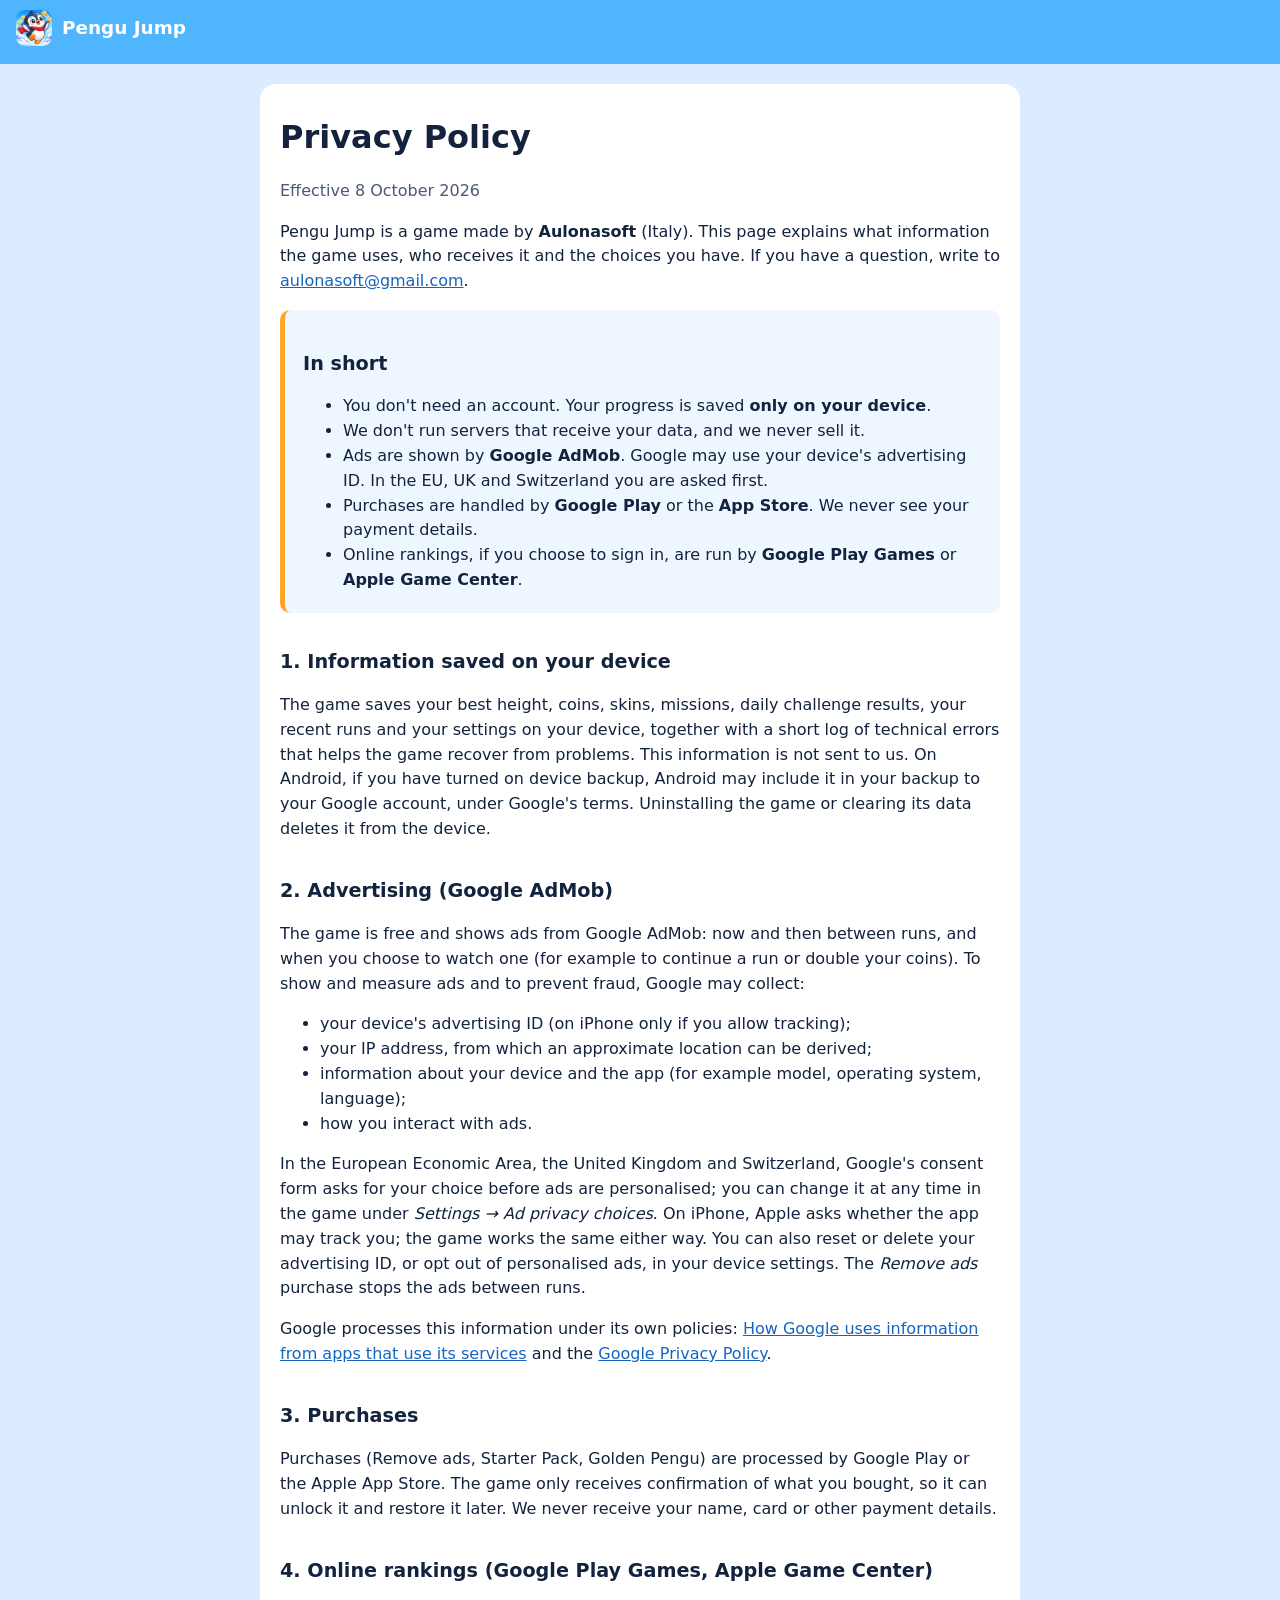
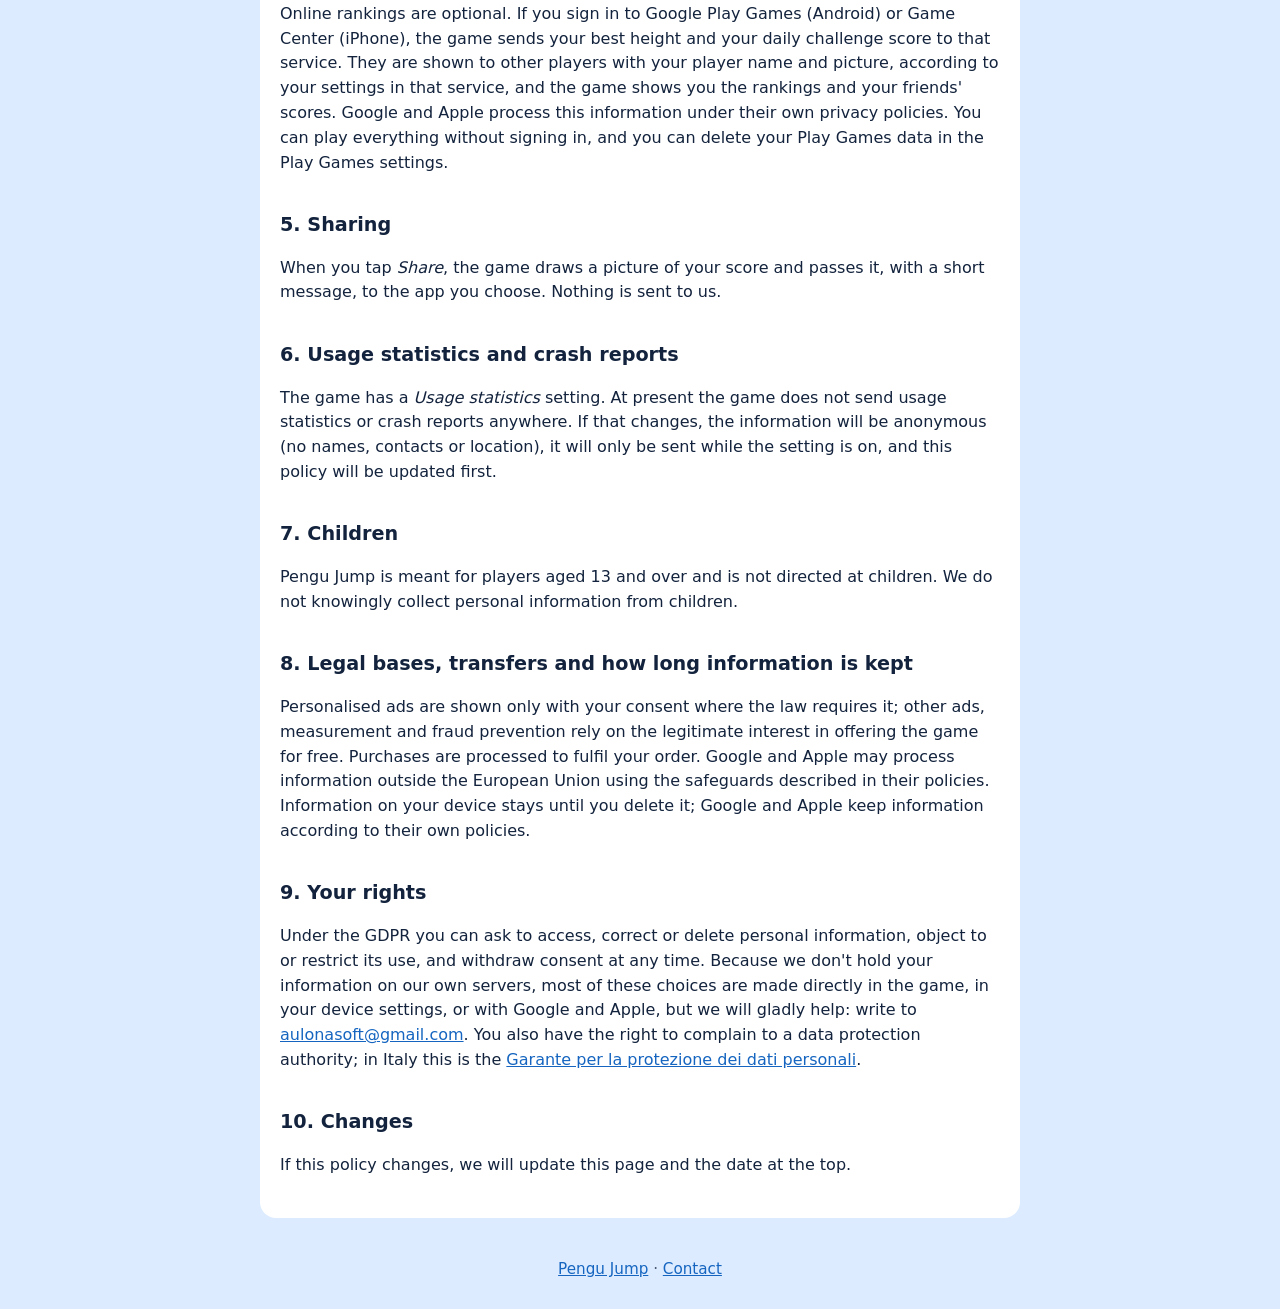
==== privacy.html @ 9d0ce454 "Add files via upload" ====
<!DOCTYPE html>
<html lang="en">
<head>
  <meta charset="UTF-8">
  <meta name="viewport" content="width=device-width, initial-scale=1">
  <title>Pengu Jump · Privacy Policy</title>
  <meta name="description" content="How Pengu Jump handles your information.">
  <link rel="icon" type="image/png" href="icon.png">
  <link rel="stylesheet" href="style.css">
</head>
<body class="doc">
  <header class="bar">
    <a href="./" class="brand"><img src="icon.png" alt="" width="36" height="36"> Pengu Jump</a>
  </header>
  <main class="page">
    <h1>Privacy Policy</h1>
    <p class="muted">Effective 8 October 2026</p>

    <p>Pengu Jump is a game made by <strong>Aulonasoft</strong> (Italy). This page explains what
      information the game uses, who receives it and the choices you have. If you have a question,
      write to <a href="mailto:aulonasoft@gmail.com">aulonasoft@gmail.com</a>.</p>

    <div class="summary">
      <h2>In short</h2>
      <ul>
        <li>You don't need an account. Your progress is saved <strong>only on your device</strong>.</li>
        <li>We don't run servers that receive your data, and we never sell it.</li>
        <li>Ads are shown by <strong>Google AdMob</strong>. Google may use your device's advertising ID. In the EU, UK and Switzerland you are asked first.</li>
        <li>Purchases are handled by <strong>Google Play</strong> or the <strong>App Store</strong>. We never see your payment details.</li>
        <li>Online rankings, if you choose to sign in, are run by <strong>Google Play Games</strong> or <strong>Apple Game Center</strong>.</li>
      </ul>
    </div>

    <h2>1. Information saved on your device</h2>
    <p>The game saves your best height, coins, skins, missions, daily challenge results, your recent
      runs and your settings on your device, together with a short log of technical errors that helps
      the game recover from problems. This information is not sent to us. On Android, if you have
      turned on device backup, Android may include it in your backup to your Google account, under
      Google's terms. Uninstalling the game or clearing its data deletes it from the device.</p>

    <h2>2. Advertising (Google AdMob)</h2>
    <p>The game is free and shows ads from Google AdMob: now and then between runs, and when you
      choose to watch one (for example to continue a run or double your coins). To show and measure
      ads and to prevent fraud, Google may collect:</p>
    <ul>
      <li>your device's advertising ID (on iPhone only if you allow tracking);</li>
      <li>your IP address, from which an approximate location can be derived;</li>
      <li>information about your device and the app (for example model, operating system, language);</li>
      <li>how you interact with ads.</li>
    </ul>
    <p>In the European Economic Area, the United Kingdom and Switzerland, Google's consent form asks
      for your choice before ads are personalised; you can change it at any time in the game under
      <em>Settings → Ad privacy choices</em>. On iPhone, Apple asks whether the app may track you;
      the game works the same either way. You can also reset or delete your advertising ID, or opt
      out of personalised ads, in your device settings. The <em>Remove ads</em> purchase stops the
      ads between runs.</p>
    <p>Google processes this information under its own policies:
      <a href="https://policies.google.com/technologies/partner-sites">How Google uses information from apps that use its services</a>
      and the <a href="https://policies.google.com/privacy">Google Privacy Policy</a>.</p>

    <h2>3. Purchases</h2>
    <p>Purchases (Remove ads, Starter Pack, Golden Pengu) are processed by Google Play or the Apple
      App Store. The game only receives confirmation of what you bought, so it can unlock it and
      restore it later. We never receive your name, card or other payment details.</p>

    <h2>4. Online rankings (Google Play Games, Apple Game Center)</h2>
    <p>Online rankings are optional. If you sign in to Google Play Games (Android) or Game Center
      (iPhone), the game sends your best height and your daily challenge score to that service. They
      are shown to other players with your player name and picture, according to your settings in
      that service, and the game shows you the rankings and your friends' scores. Google and Apple
      process this information under their own privacy policies. You can play everything without
      signing in, and you can delete your Play Games data in the Play Games settings.</p>

    <h2>5. Sharing</h2>
    <p>When you tap <em>Share</em>, the game draws a picture of your score and passes it, with a short
      message, to the app you choose. Nothing is sent to us.</p>

    <h2>6. Usage statistics and crash reports</h2>
    <p>The game has a <em>Usage statistics</em> setting. At present the game does not send usage
      statistics or crash reports anywhere. If that changes, the information will be anonymous (no
      names, contacts or location), it will only be sent while the setting is on, and this policy
      will be updated first.</p>

    <h2>7. Children</h2>
    <p>Pengu Jump is meant for players aged 13 and over and is not directed at children. We do not
      knowingly collect personal information from children.</p>

    <h2>8. Legal bases, transfers and how long information is kept</h2>
    <p>Personalised ads are shown only with your consent where the law requires it; other ads,
      measurement and fraud prevention rely on the legitimate interest in offering the game for free.
      Purchases are processed to fulfil your order. Google and Apple may process information outside
      the European Union using the safeguards described in their policies. Information on your device
      stays until you delete it; Google and Apple keep information according to their own policies.</p>

    <h2>9. Your rights</h2>
    <p>Under the GDPR you can ask to access, correct or delete personal information, object to or
      restrict its use, and withdraw consent at any time. Because we don't hold your information on
      our own servers, most of these choices are made directly in the game, in your device settings,
      or with Google and Apple, but we will gladly help: write to
      <a href="mailto:aulonasoft@gmail.com">aulonasoft@gmail.com</a>. You also have the right to
      complain to a data protection authority; in Italy this is the
      <a href="https://www.garanteprivacy.it/">Garante per la protezione dei dati personali</a>.</p>

    <h2>10. Changes</h2>
    <p>If this policy changes, we will update this page and the date at the top.</p>
  </main>
  <footer class="foot">
    <a href="./">Pengu Jump</a> · <a href="mailto:aulonasoft@gmail.com">Contact</a>
  </footer>
</body>
</html>
---- style.css ----
/* Pengu Jump website: the game's sky blue and ink colours. */
:root {
  --sky-top: #4fb5fd;
  --sky-bottom: #dcebff;
  --ink: #13233d;
  --muted: #4a5a72;
  --accent: #ffa62b;
  --card: #ffffff;
}

* { box-sizing: border-box; }

html { background: var(--sky-bottom); }

body {
  margin: 0;
  min-height: 100vh;
  font-family: system-ui, -apple-system, "Segoe UI", Roboto, sans-serif;
  color: var(--ink);
  line-height: 1.55;
  display: flex;
  flex-direction: column;
}

a { color: #1565c0; }

.home { background: linear-gradient(var(--sky-top), var(--sky-bottom)); }

.hero {
  flex: 1;
  max-width: 640px;
  margin: 0 auto;
  padding: 32px 16px 24px;
  text-align: center;
}

.logo { width: min(100%, 520px); height: auto; }
.pengu { width: 200px; height: auto; margin: 8px 0; }

.tagline {
  margin: 4px 0 0;
  font-size: 1.5rem;
  font-weight: 800;
  color: #fff;
  text-shadow: 0 2px 0 rgba(19, 35, 61, 0.35);
}

.pitch { font-size: 1.1rem; }
.badge img { width: 220px; height: auto; }

.muted { color: var(--muted); }
.small { font-size: 0.9rem; }

.foot {
  text-align: center;
  padding: 20px 16px 28px;
  font-size: 0.95rem;
  color: var(--muted);
}

/* Text pages (privacy policy). */
.doc { background: var(--sky-bottom); }

.bar {
  background: var(--sky-top);
  padding: 10px 16px;
}

.brand {
  display: inline-flex;
  align-items: center;
  gap: 10px;
  color: #fff;
  font-weight: 800;
  font-size: 1.15rem;
  text-decoration: none;
}

.brand img { border-radius: 9px; }

.page {
  flex: 1;
  width: 100%;
  max-width: 760px;
  margin: 20px auto;
  padding: 8px 20px 24px;
  background: var(--card);
  border-radius: 16px;
}

.page h1 { margin-bottom: 0; }
.page h2 { margin-top: 1.8em; font-size: 1.2rem; }

.summary {
  background: #eef6ff;
  border-left: 5px solid var(--accent);
  border-radius: 10px;
  padding: 4px 18px;
}

@media (max-width: 520px) {
  .page { margin: 0; border-radius: 0; }
}
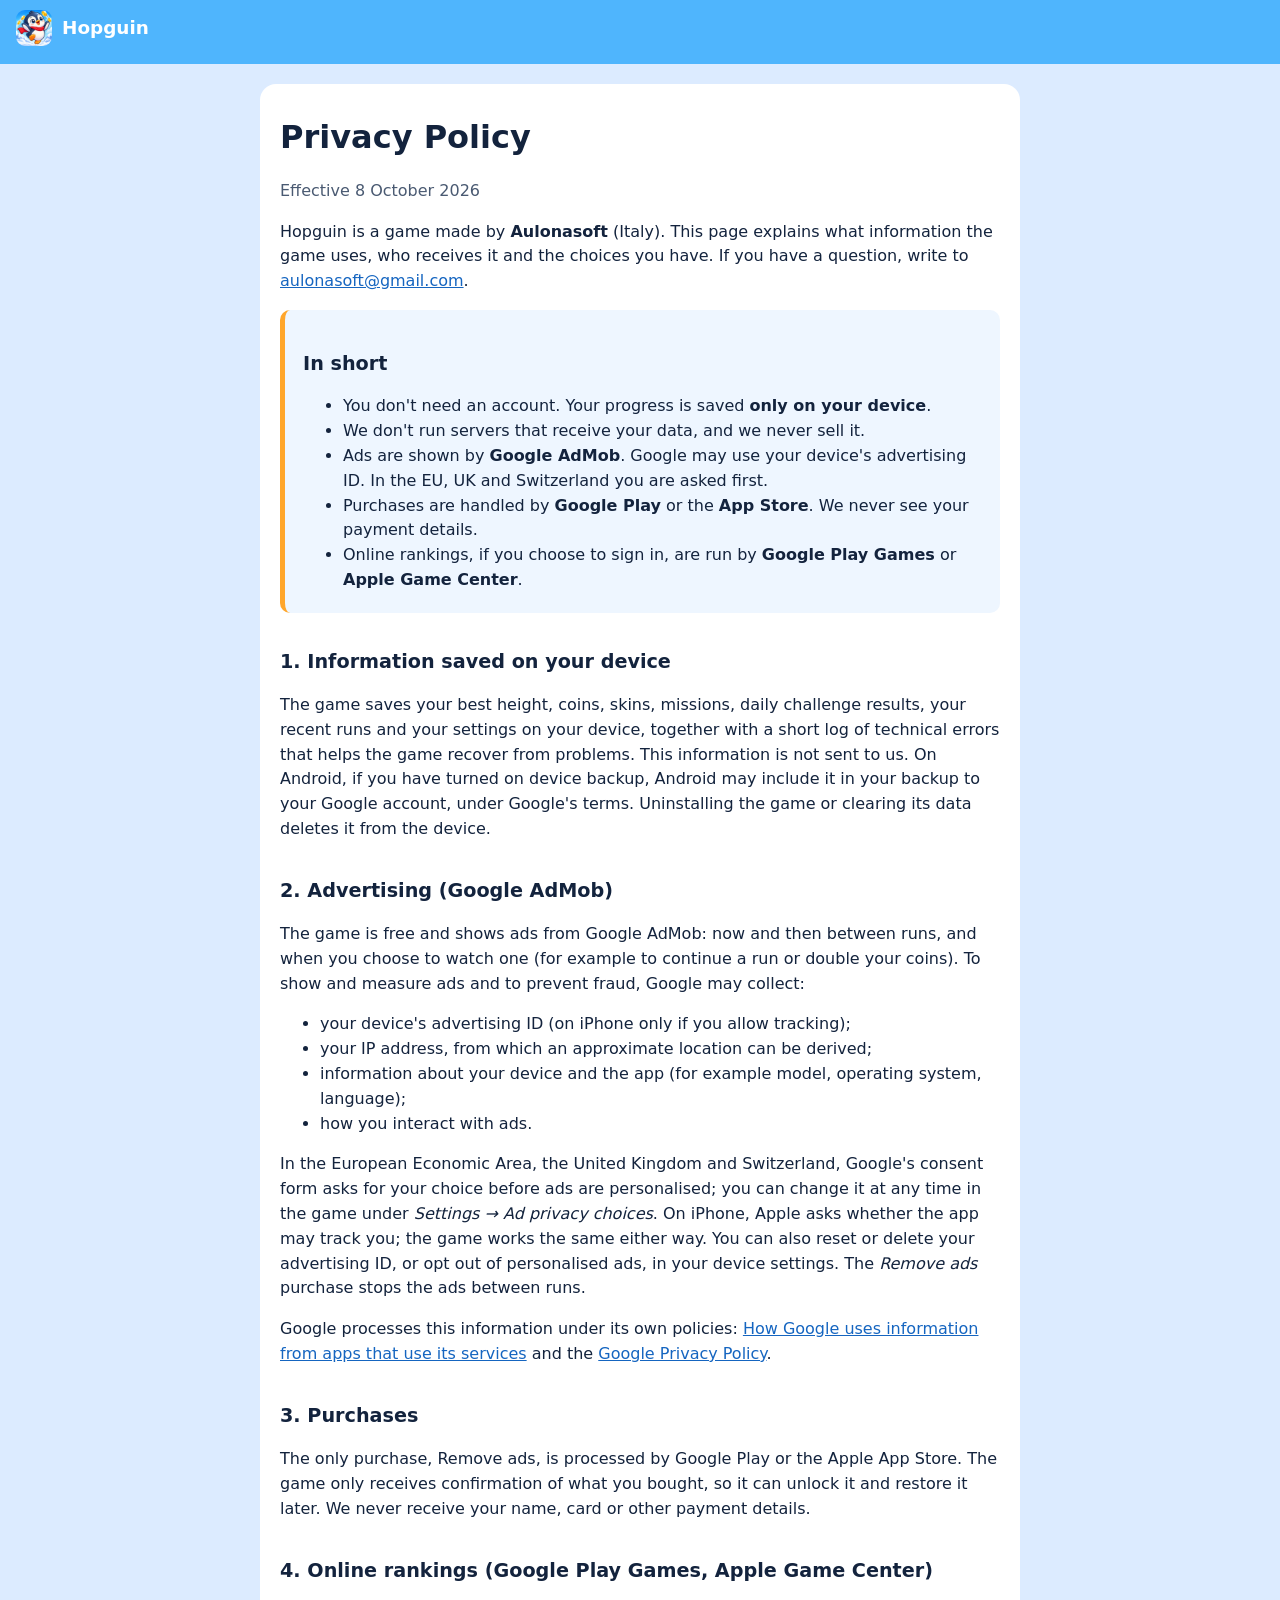
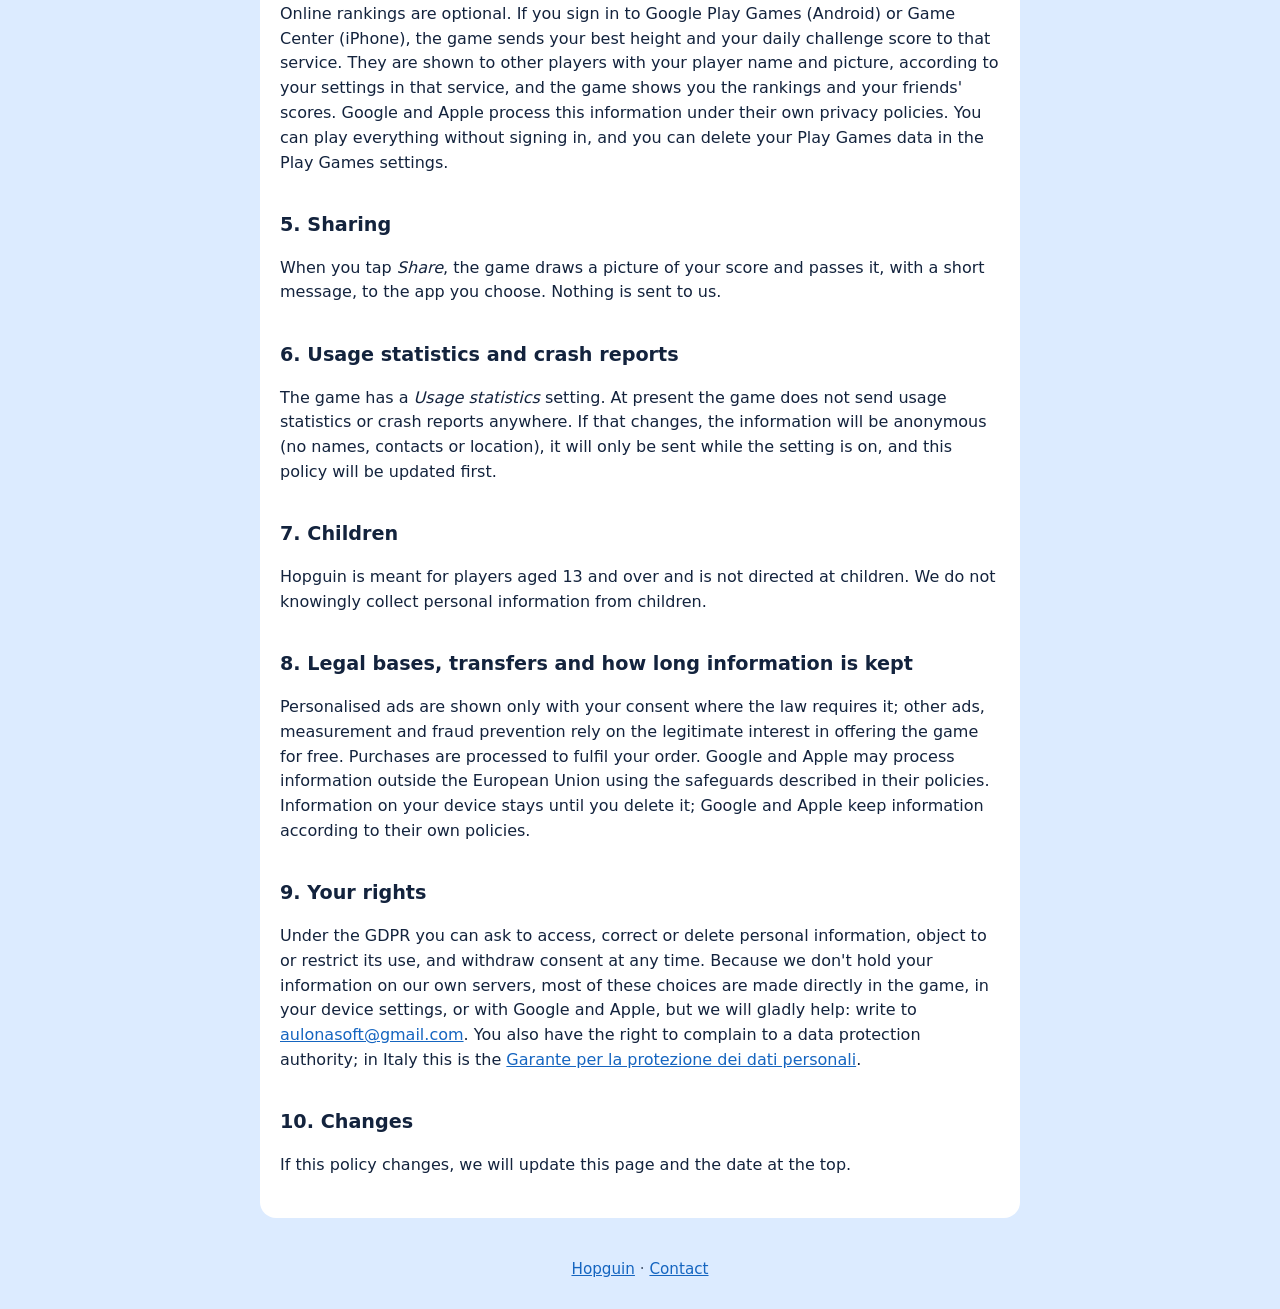
==== commit f2923166: "Add files via upload ciao" ====
--- a/privacy.html
+++ b/privacy.html
@@ -3,20 +3,20 @@
 <head>
   <meta charset="UTF-8">
   <meta name="viewport" content="width=device-width, initial-scale=1">
-  <title>Pengu Jump · Privacy Policy</title>
-  <meta name="description" content="How Pengu Jump handles your information.">
+  <title>Hopguin · Privacy Policy</title>
+  <meta name="description" content="How Hopguin handles your information.">
   <link rel="icon" type="image/png" href="icon.png">
   <link rel="stylesheet" href="style.css">
 </head>
 <body class="doc">
   <header class="bar">
-    <a href="./" class="brand"><img src="icon.png" alt="" width="36" height="36"> Pengu Jump</a>
+    <a href="./" class="brand"><img src="icon.png" alt="" width="36" height="36"> Hopguin</a>
   </header>
   <main class="page">
     <h1>Privacy Policy</h1>
     <p class="muted">Effective 8 October 2026</p>
 
-    <p>Pengu Jump is a game made by <strong>Aulonasoft</strong> (Italy). This page explains what
+    <p>Hopguin is a game made by <strong>Aulonasoft</strong> (Italy). This page explains what
       information the game uses, who receives it and the choices you have. If you have a question,
       write to <a href="mailto:aulonasoft@gmail.com">aulonasoft@gmail.com</a>.</p>
 
@@ -59,7 +59,7 @@
       and the <a href="https://policies.google.com/privacy">Google Privacy Policy</a>.</p>
 
     <h2>3. Purchases</h2>
-    <p>Purchases (Remove ads, Starter Pack, Golden Pengu) are processed by Google Play or the Apple
+    <p>The only purchase, Remove ads, is processed by Google Play or the Apple
       App Store. The game only receives confirmation of what you bought, so it can unlock it and
       restore it later. We never receive your name, card or other payment details.</p>
 
@@ -82,7 +82,7 @@
       will be updated first.</p>
 
     <h2>7. Children</h2>
-    <p>Pengu Jump is meant for players aged 13 and over and is not directed at children. We do not
+    <p>Hopguin is meant for players aged 13 and over and is not directed at children. We do not
       knowingly collect personal information from children.</p>
 
     <h2>8. Legal bases, transfers and how long information is kept</h2>
@@ -105,7 +105,7 @@
     <p>If this policy changes, we will update this page and the date at the top.</p>
   </main>
   <footer class="foot">
-    <a href="./">Pengu Jump</a> · <a href="mailto:aulonasoft@gmail.com">Contact</a>
+    <a href="./">Hopguin</a> · <a href="mailto:aulonasoft@gmail.com">Contact</a>
   </footer>
 </body>
 </html>
--- a/style.css
+++ b/style.css
@@ -1,4 +1,4 @@
-/* Pengu Jump website: the game's sky blue and ink colours. */
+/* Hopguin website: the game's sky blue and ink colours. */
 :root {
   --sky-top: #4fb5fd;
   --sky-bottom: #dcebff;
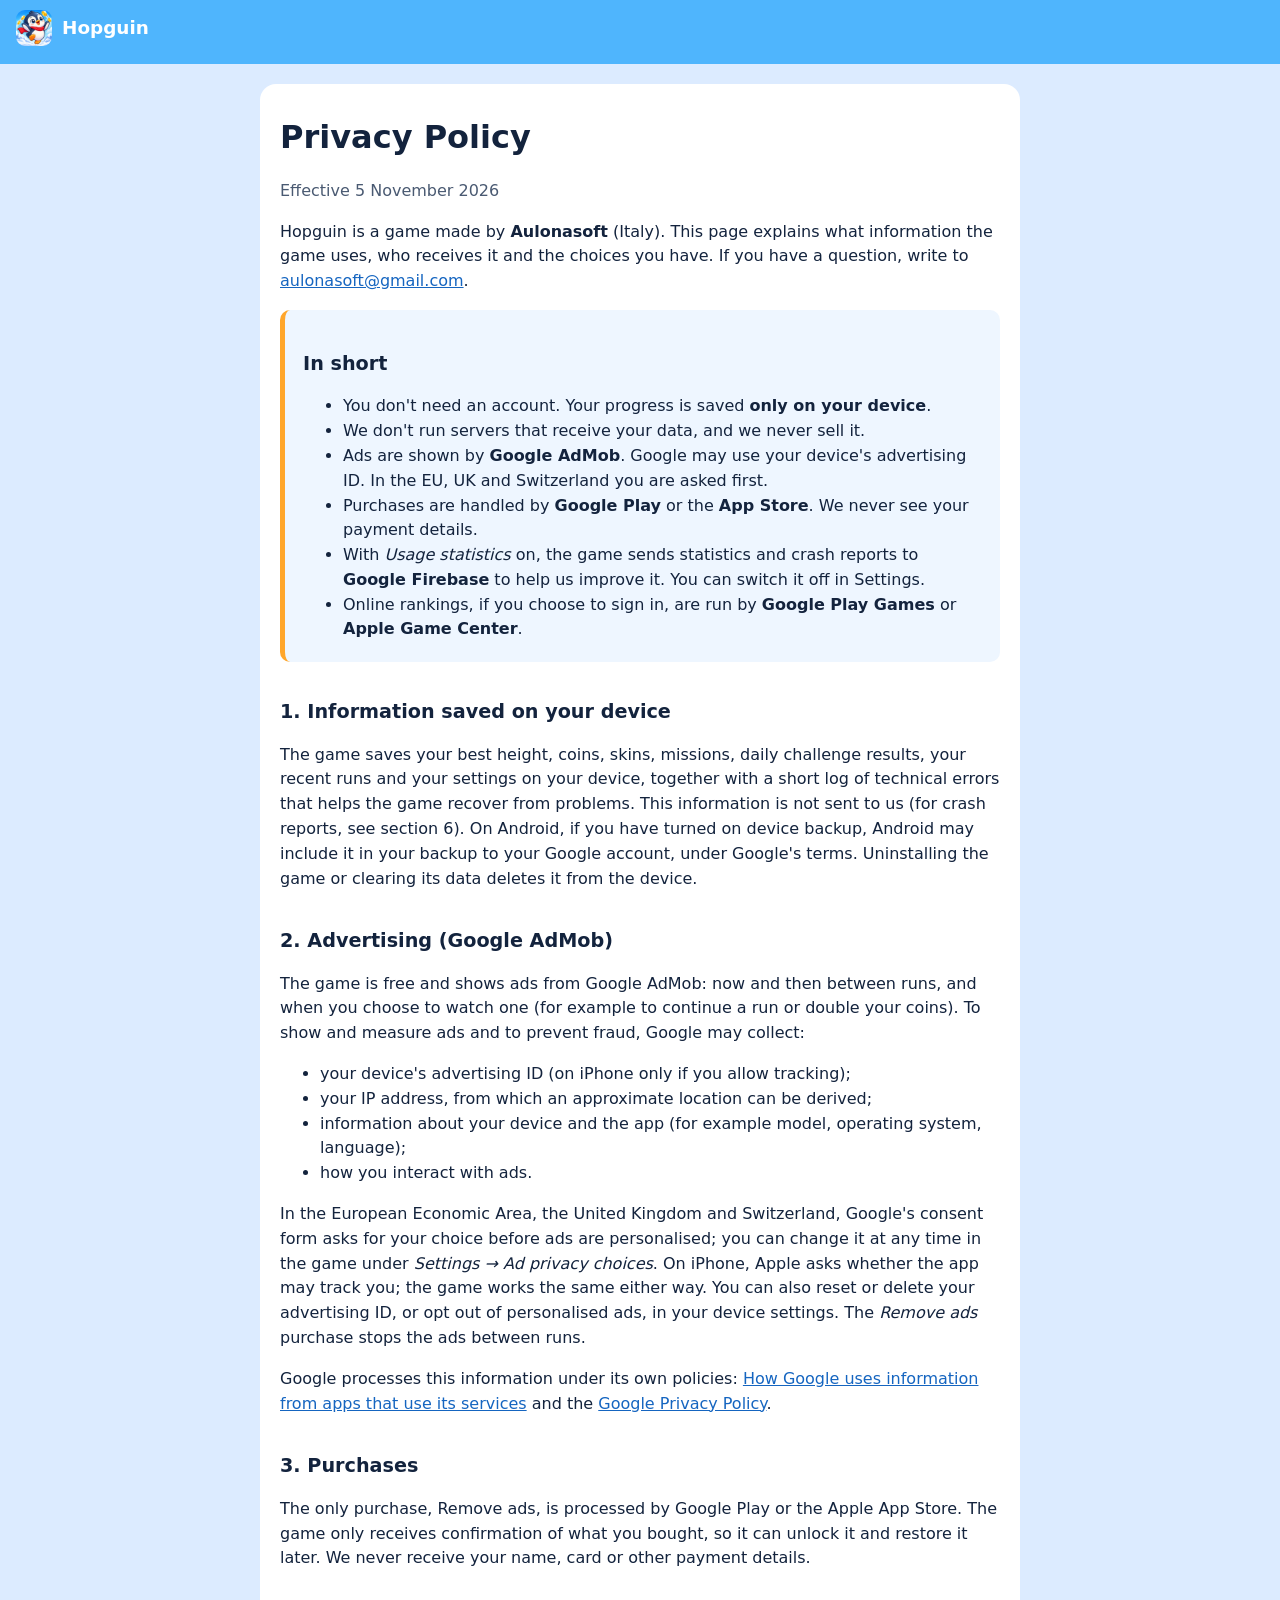
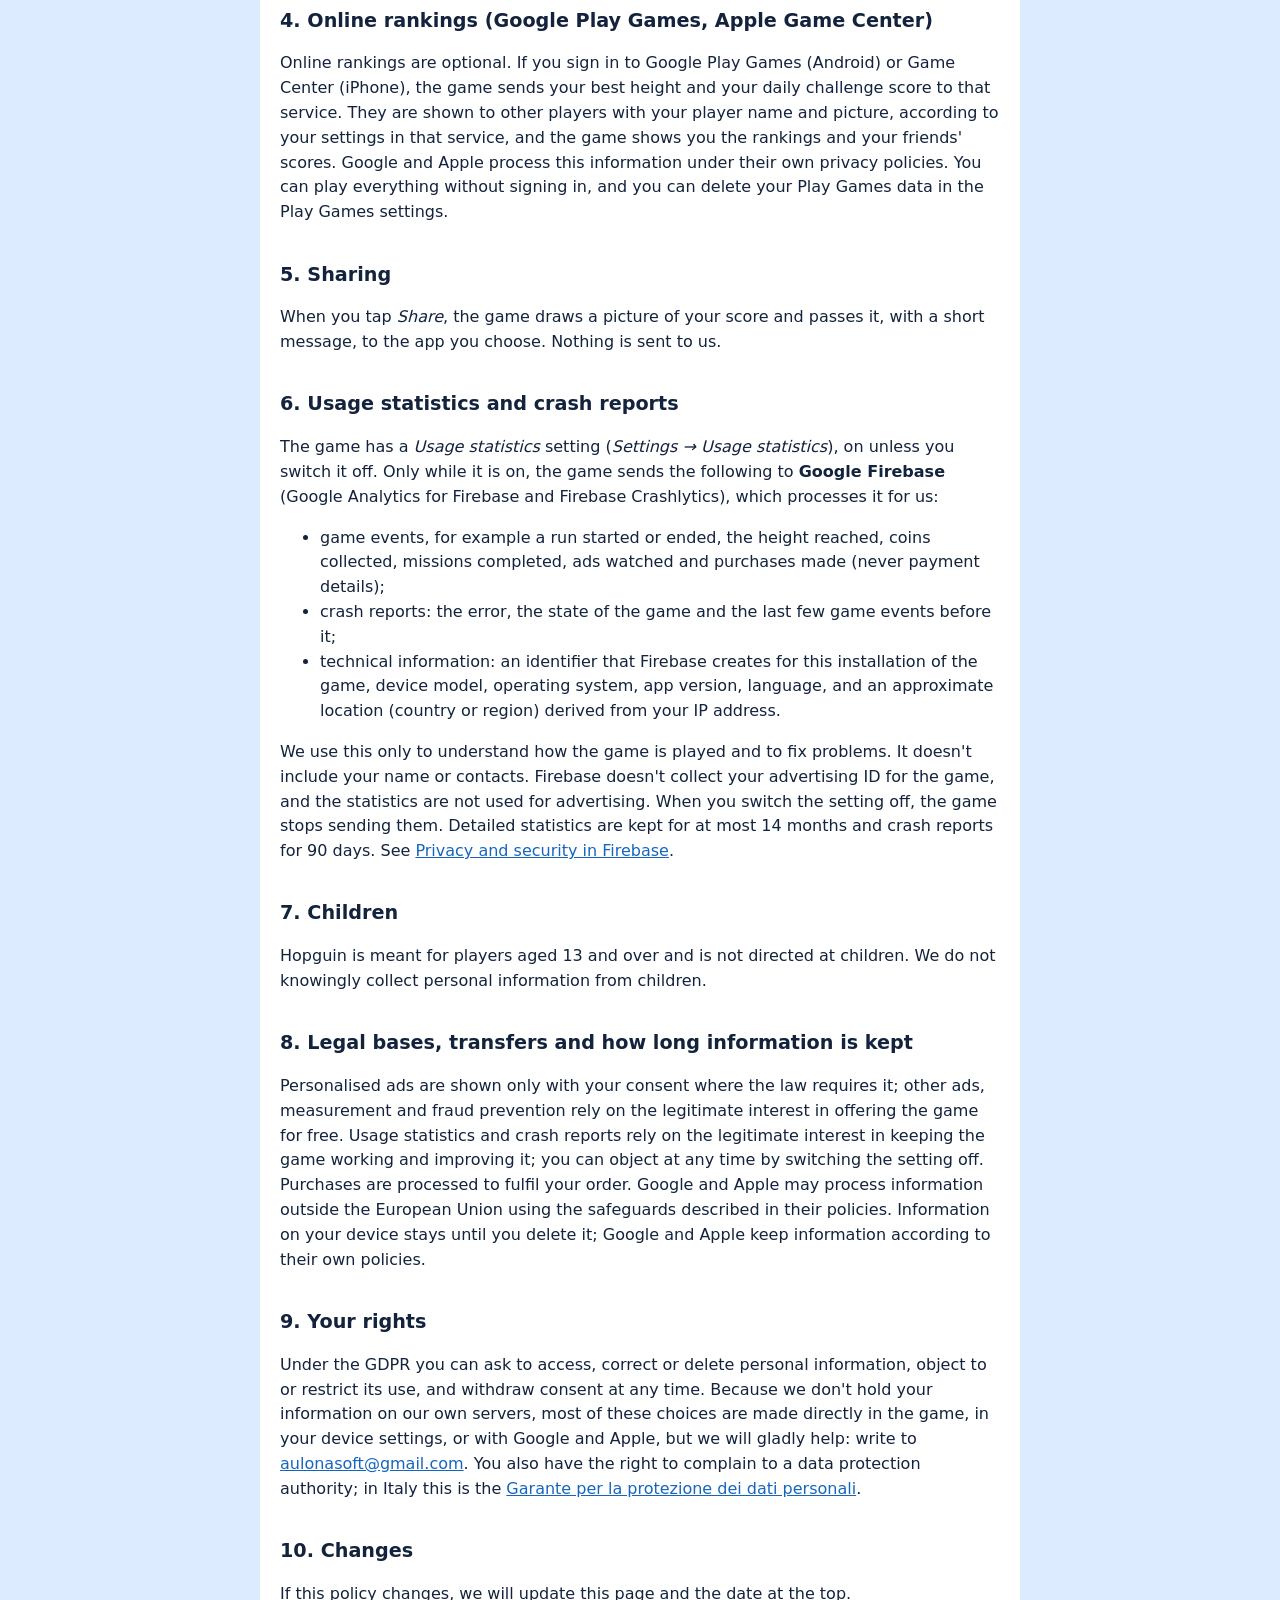
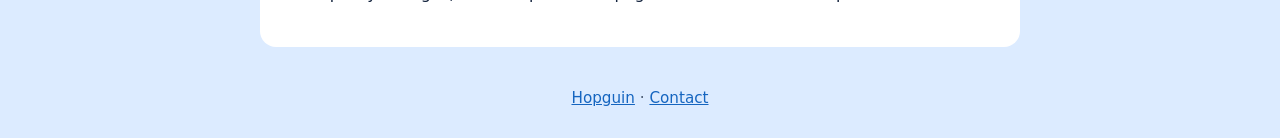
==== commit 4c45fbd0: "Add files via upload" ====
--- a/privacy.html
+++ b/privacy.html
@@ -14,7 +14,7 @@
   </header>
   <main class="page">
     <h1>Privacy Policy</h1>
-    <p class="muted">Effective 8 October 2026</p>
+    <p class="muted">Effective 5 November 2026</p>
 
     <p>Hopguin is a game made by <strong>Aulonasoft</strong> (Italy). This page explains what
       information the game uses, who receives it and the choices you have. If you have a question,
@@ -27,6 +27,7 @@
         <li>We don't run servers that receive your data, and we never sell it.</li>
         <li>Ads are shown by <strong>Google AdMob</strong>. Google may use your device's advertising ID. In the EU, UK and Switzerland you are asked first.</li>
         <li>Purchases are handled by <strong>Google Play</strong> or the <strong>App Store</strong>. We never see your payment details.</li>
+        <li>With <em>Usage statistics</em> on, the game sends statistics and crash reports to <strong>Google Firebase</strong> to help us improve it. You can switch it off in Settings.</li>
         <li>Online rankings, if you choose to sign in, are run by <strong>Google Play Games</strong> or <strong>Apple Game Center</strong>.</li>
       </ul>
     </div>
@@ -34,7 +35,8 @@
     <h2>1. Information saved on your device</h2>
     <p>The game saves your best height, coins, skins, missions, daily challenge results, your recent
       runs and your settings on your device, together with a short log of technical errors that helps
-      the game recover from problems. This information is not sent to us. On Android, if you have
+      the game recover from problems. This information is not sent to us (for crash reports, see
+      section 6). On Android, if you have
       turned on device backup, Android may include it in your backup to your Google account, under
       Google's terms. Uninstalling the game or clearing its data deletes it from the device.</p>
 
@@ -76,10 +78,23 @@
       message, to the app you choose. Nothing is sent to us.</p>
 
     <h2>6. Usage statistics and crash reports</h2>
-    <p>The game has a <em>Usage statistics</em> setting. At present the game does not send usage
-      statistics or crash reports anywhere. If that changes, the information will be anonymous (no
-      names, contacts or location), it will only be sent while the setting is on, and this policy
-      will be updated first.</p>
+    <p>The game has a <em>Usage statistics</em> setting (<em>Settings → Usage statistics</em>), on
+      unless you switch it off. Only while it is on, the game sends the following to
+      <strong>Google Firebase</strong> (Google Analytics for Firebase and Firebase Crashlytics), which
+      processes it for us:</p>
+    <ul>
+      <li>game events, for example a run started or ended, the height reached, coins collected,
+        missions completed, ads watched and purchases made (never payment details);</li>
+      <li>crash reports: the error, the state of the game and the last few game events before it;</li>
+      <li>technical information: an identifier that Firebase creates for this installation of the
+        game, device model, operating system, app version, language, and an approximate location
+        (country or region) derived from your IP address.</li>
+    </ul>
+    <p>We use this only to understand how the game is played and to fix problems. It doesn't include
+      your name or contacts. Firebase doesn't collect your advertising ID for the game, and the
+      statistics are not used for advertising. When you switch the setting off, the game stops
+      sending them. Detailed statistics are kept for at most 14 months and crash reports for 90 days.
+      See <a href="https://firebase.google.com/support/privacy">Privacy and security in Firebase</a>.</p>
 
     <h2>7. Children</h2>
     <p>Hopguin is meant for players aged 13 and over and is not directed at children. We do not
@@ -88,6 +103,8 @@
     <h2>8. Legal bases, transfers and how long information is kept</h2>
     <p>Personalised ads are shown only with your consent where the law requires it; other ads,
       measurement and fraud prevention rely on the legitimate interest in offering the game for free.
+      Usage statistics and crash reports rely on the legitimate interest in keeping the game working
+      and improving it; you can object at any time by switching the setting off.
       Purchases are processed to fulfil your order. Google and Apple may process information outside
       the European Union using the safeguards described in their policies. Information on your device
       stays until you delete it; Google and Apple keep information according to their own policies.</p>
